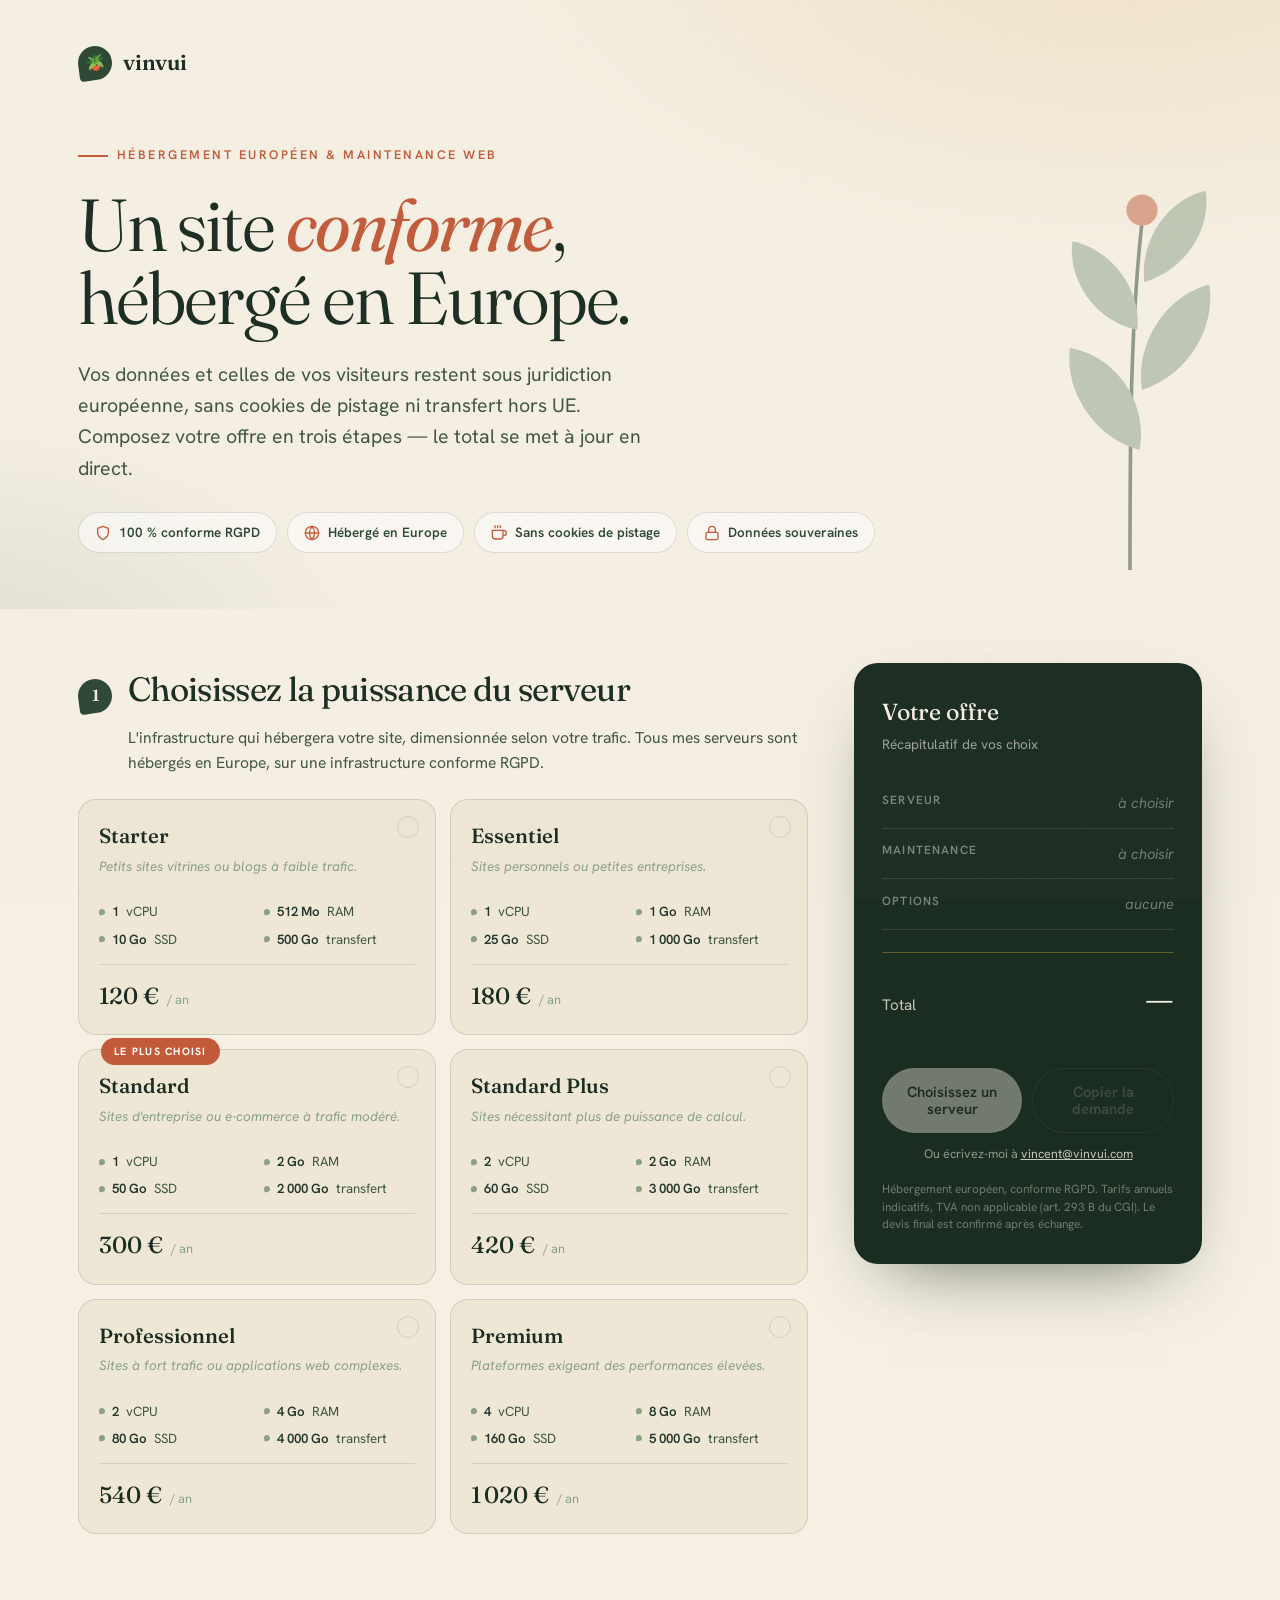
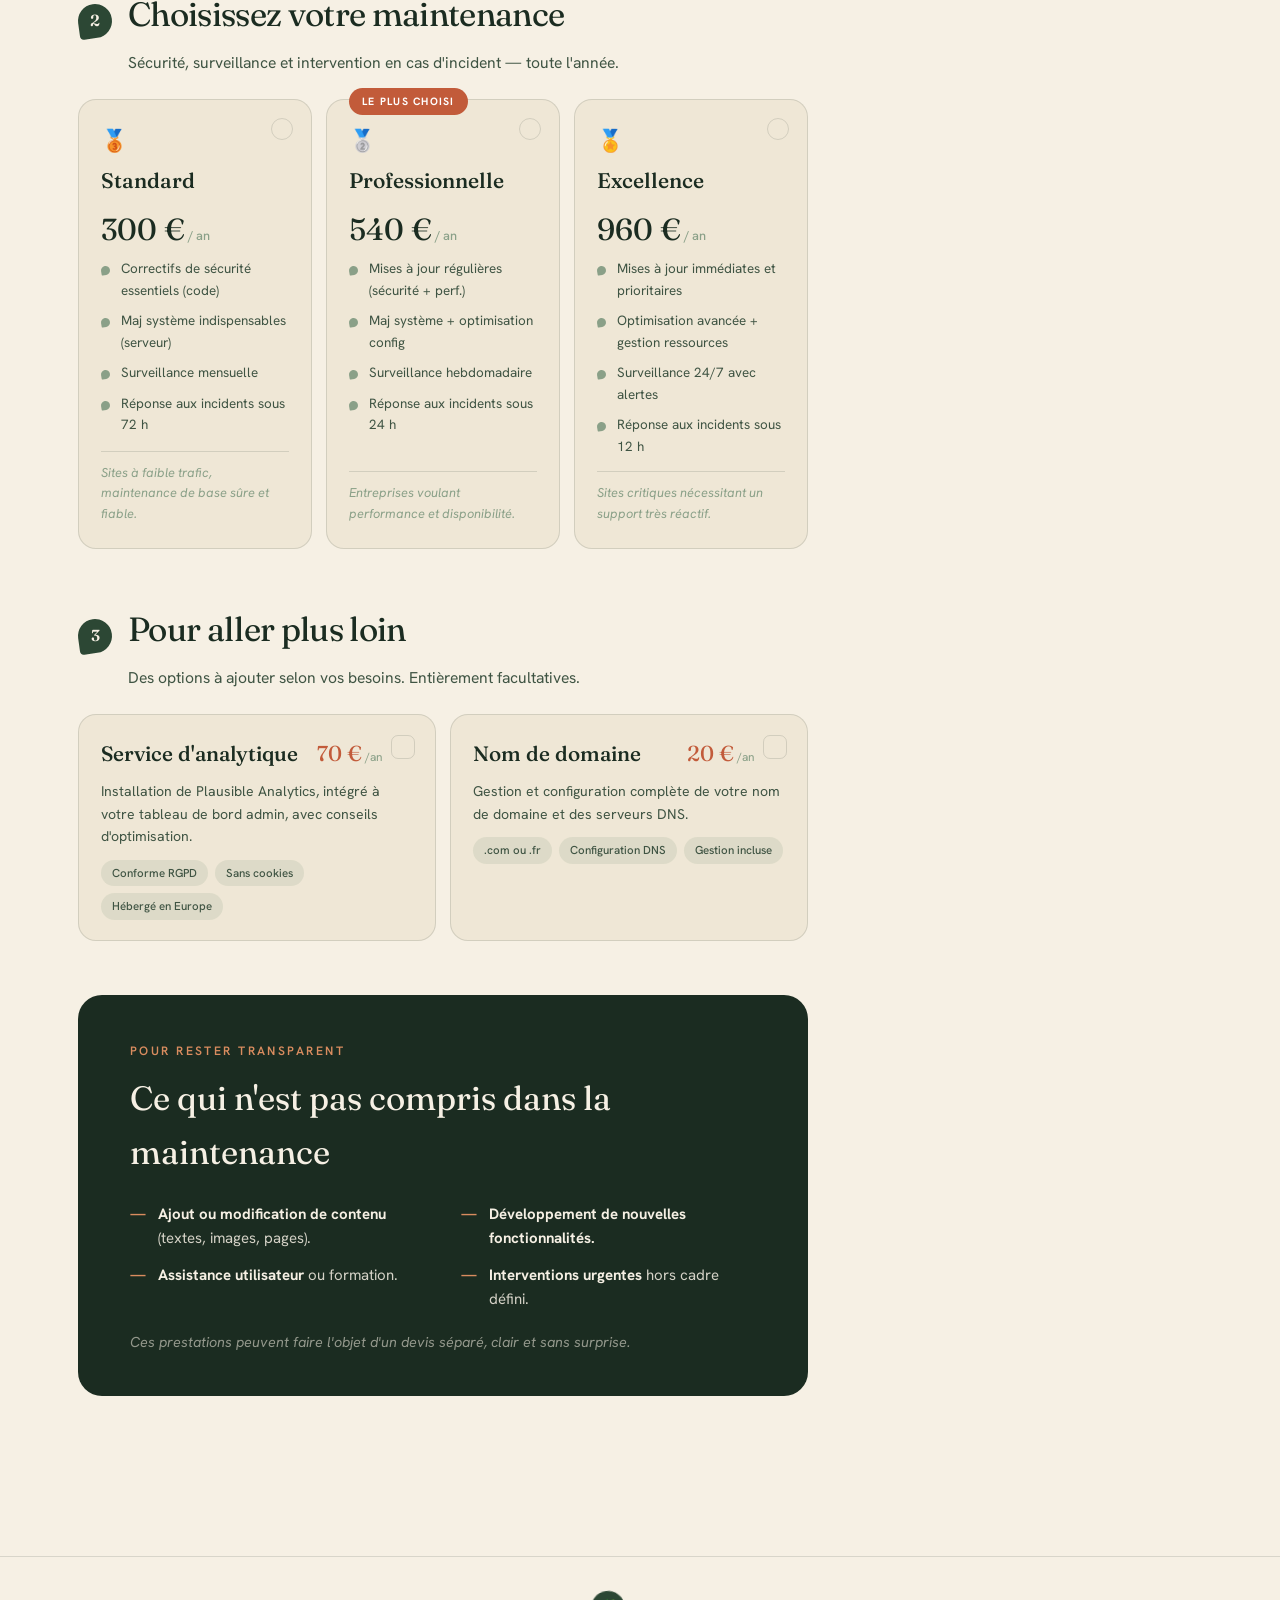
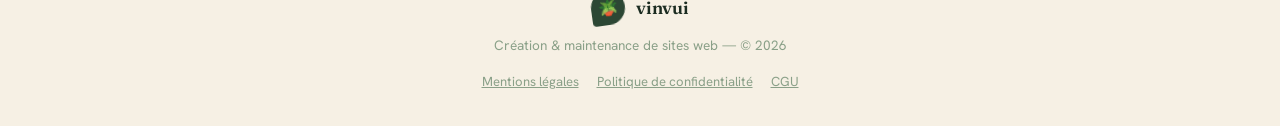
==== index.html @ 20129d93 "first commit" ====
<!DOCTYPE html>
<html lang="fr">
<head>
  <meta charset="UTF-8">
  <meta name="viewport" content="width=device-width, initial-scale=1.0">
  <meta name="description" content="Hébergement web européen et maintenance conforme RGPD. Composez votre offre en trois étapes : serveur, maintenance, options. Tarifs transparents, données souveraines, sans cookies de pistage.">
  <meta name="theme-color" content="#1b2c21">

  <title>Composez votre offre — vinvui</title>

  <link rel="icon" href="data:image/svg+xml,%3Csvg xmlns='http://www.w3.org/2000/svg' viewBox='0 0 100 100'%3E%3Crect width='100' height='100' rx='20' fill='%232c4734'/%3E%3Ctext x='50' y='72' text-anchor='middle' font-size='62'%3E%F0%9F%AA%B4%3C/text%3E%3C/svg%3E">

  <meta property="og:type" content="website">
  <meta property="og:title" content="Composez votre offre — vinvui">
  <meta property="og:description" content="Hébergement web européen et maintenance conforme RGPD. Composez votre offre en trois étapes : serveur, maintenance, options.">
  <meta property="og:locale" content="fr_FR">
  <meta name="twitter:card" content="summary">

  <link rel="preconnect" href="https://fonts.googleapis.com">
  <link rel="preconnect" href="https://fonts.gstatic.com" crossorigin>
  <link href="https://fonts.googleapis.com/css2?family=Fraunces:ital,opsz,wght@0,9..144,300..700;1,9..144,300..600&family=Hanken+Grotesk:wght@300;400;500;600;700&display=swap" rel="stylesheet">

  <link rel="stylesheet" href="styles/base.css">
  <link rel="stylesheet" href="styles/home.css">

  <script type="module" src="scripts/configurator.js"></script>
</head>
<body>

<header class="hero">
  <div class="wrap">
    <div class="topbar">
      <div class="brand"><span class="leaf">🪴</span> vinvui</div>
    </div>
    <p class="eyebrow">Hébergement européen &amp; maintenance web</p>
    <h1 class="title">Un site <em>conforme</em>, hébergé en Europe.</h1>
    <p class="lede">
      Vos données et celles de vos visiteurs restent sous juridiction européenne,
      sans cookies de pistage ni transfert hors UE. Composez votre offre en trois
      étapes — le total se met à jour en direct.
    </p>
    <div class="trust">
      <span class="trust-item">
        <svg viewBox="0 0 24 24" fill="none" stroke="currentColor" stroke-width="2" stroke-linecap="round" stroke-linejoin="round" aria-hidden="true">
          <path d="M12 22s8-4 8-10V5l-8-3-8 3v7c0 6 8 10 8 10z"/>
        </svg>
        100&nbsp;% conforme RGPD
      </span>
      <span class="trust-item">
        <svg viewBox="0 0 24 24" fill="none" stroke="currentColor" stroke-width="2" stroke-linecap="round" stroke-linejoin="round" aria-hidden="true">
          <circle cx="12" cy="12" r="10"/>
          <path d="M2 12h20M12 2a15 15 0 0 1 0 20M12 2a15 15 0 0 0 0 20"/>
        </svg>
        Hébergé en Europe
      </span>
      <span class="trust-item">
        <svg viewBox="0 0 24 24" fill="none" stroke="currentColor" stroke-width="2" stroke-linecap="round" stroke-linejoin="round" aria-hidden="true">
          <path d="M18 8h1a4 4 0 0 1 0 8h-1M2 8h16v9a4 4 0 0 1-4 4H6a4 4 0 0 1-4-4z"/>
          <line x1="6" y1="1" x2="6" y2="4"/>
          <line x1="10" y1="1" x2="10" y2="4"/>
          <line x1="14" y1="1" x2="14" y2="4"/>
        </svg>
        Sans cookies de pistage
      </span>
      <span class="trust-item">
        <svg viewBox="0 0 24 24" fill="none" stroke="currentColor" stroke-width="2" stroke-linecap="round" stroke-linejoin="round" aria-hidden="true">
          <rect x="3" y="11" width="18" height="11" rx="2"/>
          <path d="M7 11V7a5 5 0 0 1 10 0v4"/>
        </svg>
        Données souveraines
      </span>
    </div>
  </div>

  <svg class="sprig" viewBox="0 0 300 400" fill="none" xmlns="http://www.w3.org/2000/svg" aria-hidden="true">
    <path d="M150 400 C150 300 150 200 160 110" stroke="#2c4734" stroke-width="3" stroke-linecap="round"/>
    <g fill="#8aa088">
      <path d="M158 300 C120 290 95 250 100 215 C140 222 165 262 158 300Z"/>
      <path d="M160 250 C198 238 222 198 216 162 C178 172 154 213 160 250Z"/>
      <path d="M156 200 C120 192 98 158 102 126 C138 134 160 170 156 200Z"/>
      <path d="M162 160 C196 150 218 116 213 84 C179 92 158 128 162 160Z"/>
    </g>
    <circle cx="160" cy="100" r="13" fill="#c25b3a"/>
  </svg>
</header>

<noscript>
  <style>main.config, .mobi { display: none; }</style>
  <div class="wrap">
    <div class="noscript-msg">
      <h2>JavaScript requis</h2>
      <p>
        Le configurateur d'offre nécessite JavaScript. Pour recevoir un devis personnalisé,
        écrivez-moi à <a href="mailto:vincent@vinvui.com">vincent@vinvui.com</a>.
      </p>
    </div>
  </div>
</noscript>

<main class="config">
  <div class="wrap config-grid">

    <div class="steps">

      <section class="step" data-rise>
        <div class="step-head">
          <span class="step-num"><span>1</span></span>
          <h2 class="step-title">Choisissez la puissance du serveur</h2>
        </div>
        <p class="step-sub">
          L'infrastructure qui hébergera votre site, dimensionnée selon votre trafic.
          Tous mes serveurs sont hébergés en Europe, sur une infrastructure conforme RGPD.
        </p>
        <div class="servers" id="servers"></div>
      </section>

      <section class="step" data-rise>
        <div class="step-head">
          <span class="step-num"><span>2</span></span>
          <h2 class="step-title">Choisissez votre maintenance</h2>
        </div>
        <p class="step-sub">
          Sécurité, surveillance et intervention en cas d'incident — toute l'année.
        </p>
        <div class="maint" id="maint"></div>
      </section>

      <section class="step" data-rise>
        <div class="step-head">
          <span class="step-num"><span>3</span></span>
          <h2 class="step-title">Pour aller plus loin</h2>
        </div>
        <p class="step-sub">
          Des options à ajouter selon vos besoins. Entièrement facultatives.
        </p>
        <div class="opts" id="opts"></div>
      </section>

      <div class="infostrip" data-rise>
        <span class="sec-tag">Pour rester transparent</span>
        <h2>Ce qui n'est pas compris dans la maintenance</h2>
        <ul class="ex-list">
          <li><strong>Ajout ou modification de contenu</strong> (textes, images, pages).</li>
          <li><strong>Développement de nouvelles fonctionnalités.</strong></li>
          <li><strong>Assistance utilisateur</strong> ou formation.</li>
          <li><strong>Interventions urgentes</strong> hors cadre défini.</li>
        </ul>
        <p class="ex-note">
          Ces prestations peuvent faire l'objet d'un devis séparé, clair et sans surprise.
        </p>
      </div>
    </div>

    <aside>
      <div class="recap" id="recap">
        <h3>Votre offre</h3>
        <p class="r-int">Récapitulatif de vos choix</p>

        <div id="recap-lines" aria-live="polite" aria-atomic="true"></div>

        <div class="r-total">
          <span class="t-lab">Total</span>
          <span class="t-val" id="total">—</span>
        </div>
        <p class="r-month" id="month" aria-live="polite"></p>

        <div class="r-actions">
          <button class="r-btn" id="quote-btn" type="button" disabled>
            Choisissez vos options
          </button>
          <button class="r-btn r-btn-alt" id="copy-btn" type="button" disabled aria-live="polite">
            Copier la demande
          </button>
        </div>

        <p class="r-fallback">
          Ou écrivez-moi à <a href="mailto:vincent@vinvui.com">vincent@vinvui.com</a>
        </p>

        <button class="r-reset" id="reset-btn" type="button" style="display:none">
          Réinitialiser mes choix
        </button>

        <p class="r-note">
          Hébergement européen, conforme RGPD. Tarifs annuels indicatifs, TVA non applicable
          (art. 293 B du CGI). Le devis final est confirmé après échange.
        </p>
      </div>
    </aside>

  </div>
</main>

<div class="mobi">
  <div>
    <span class="m-tot" id="mobi-total">—</span>
    <small id="mobi-mo">Sélectionnez votre offre</small>
  </div>
  <a href="#recap">Voir le devis</a>
</div>

<footer>
  <div class="brand"><span class="leaf">🪴</span> vinvui</div>
  <p>Création &amp; maintenance de sites web — © <span id="y"></span></p>
  <nav class="legal-links" aria-label="Informations légales">
    <a href="mentions-legales.html">Mentions légales</a>
    <a href="confidentialite.html">Politique de confidentialité</a>
    <a href="cgu.html">CGU</a>
  </nav>
</footer>

</body>
</html>
---- styles/base.css ----
/* =============================================================
   base.css — variables, reset, primitives partagés
   ============================================================= */

:root {
  --cream:       #f6f0e4;
  --cream-2:     #efe7d6;
  --ink:         #23362b;
  --ink-soft:    #3f5443;
  --forest:      #2c4734;
  --forest-deep: #1b2c21;
  --terra:       #c25b3a;
  --terra-soft:  #d98c5f;
  --sage:        #8aa088;
  --gold:        #d9a441;
  --line:        rgba(35, 54, 43, .14);

  --serif: "Fraunces", Georgia, serif;
  --sans:  "Hanken Grotesk", -apple-system, BlinkMacSystemFont, "Segoe UI", sans-serif;
}

* {
  margin: 0;
  padding: 0;
  box-sizing: border-box;
}

html {
  scroll-behavior: smooth;
}

body {
  font-family: var(--sans);
  background: var(--cream);
  color: var(--ink);
  line-height: 1.6;
  overflow-x: hidden;
  -webkit-font-smoothing: antialiased;
}

/* texture grain subtile */
body::before {
  content: "";
  position: fixed;
  inset: 0;
  z-index: 9999;
  pointer-events: none;
  opacity: .04;
  background-image: url("data:image/svg+xml,%3Csvg xmlns='http://www.w3.org/2000/svg' width='200' height='200'%3E%3Cfilter id='n'%3E%3CfeTurbulence type='fractalNoise' baseFrequency='0.9' numOctaves='3'/%3E%3C/filter%3E%3Crect width='100%25' height='100%25' filter='url(%23n)'/%3E%3C/svg%3E");
}

a { color: inherit; }

.wrap {
  max-width: 1180px;
  margin: 0 auto;
  padding: 0 28px;
}

/* ----- brand component (utilisé en header et footer) ----- */
.brand {
  display: flex;
  align-items: center;
  gap: 11px;
  font-family: var(--serif);
  font-weight: 600;
  font-size: 1.35rem;
  letter-spacing: -.01em;
  color: var(--forest-deep);
  text-decoration: none;
}

.brand .leaf {
  width: 34px;
  height: 34px;
  display: grid;
  place-items: center;
  background: var(--forest);
  border-radius: 50% 50% 50% 4px;
  color: var(--cream);
  font-size: 1rem;
  transform: rotate(-8deg);
}

/* ----- footer partagé ----- */
footer {
  border-top: 1px solid var(--line);
  padding: 34px 0;
  text-align: center;
  color: var(--sage);
  font-size: .85rem;
  margin-top: 70px;
}

footer .brand {
  justify-content: center;
  font-size: 1.1rem;
  margin-bottom: 10px;
}

.legal-links {
  margin-top: 14px;
  display: flex;
  justify-content: center;
  flex-wrap: wrap;
  gap: 6px 18px;
  font-size: .82rem;
}

.legal-links a {
  color: var(--sage);
  text-decoration: underline;
}

.legal-links a:hover {
  color: var(--forest);
}

/* ----- accessibilité globale ----- */
@media (prefers-reduced-motion: reduce) {
  html { scroll-behavior: auto; }
  *, *::before, *::after {
    animation-duration: .001ms !important;
    animation-iteration-count: 1 !important;
    transition-duration: .001ms !important;
  }
}
---- styles/home.css ----
/* =============================================================
   home.css — styles spécifiques au configurateur (index.html)
   ============================================================= */

/* ============================================================
   HERO
   ============================================================ */
header.hero {
  position: relative;
  padding: 46px 0 56px;
  overflow: hidden;
  background:
    radial-gradient(1100px 560px at 88% -12%, rgba(217, 164, 65, .18), transparent 60%),
    radial-gradient(820px 460px at -5% 110%, rgba(138, 160, 136, .22), transparent 55%);
}

.topbar {
  display: flex;
  justify-content: space-between;
  align-items: center;
  margin-bottom: 58px;
}

.eyebrow {
  display: inline-flex;
  align-items: center;
  gap: 9px;
  font-size: .78rem;
  font-weight: 600;
  text-transform: uppercase;
  letter-spacing: .2em;
  color: var(--terra);
  margin-bottom: 22px;
}

.eyebrow::before {
  content: "";
  width: 30px;
  height: 1.5px;
  background: var(--terra);
}

h1.title {
  font-family: var(--serif);
  font-weight: 340;
  font-size: clamp(2.4rem, 6vw, 4.6rem);
  line-height: 1;
  letter-spacing: -.03em;
  max-width: 15ch;
  color: var(--forest-deep);
}

h1.title em {
  font-style: italic;
  color: var(--terra);
  font-weight: 400;
}

.lede {
  margin-top: 24px;
  font-size: clamp(1.02rem, 2vw, 1.22rem);
  max-width: 54ch;
  color: var(--ink-soft);
}

.trust {
  display: flex;
  flex-wrap: wrap;
  gap: 10px;
  margin-top: 28px;
}

.trust-item {
  display: inline-flex;
  align-items: center;
  gap: 8px;
  font-size: .84rem;
  font-weight: 600;
  color: var(--forest);
  background: rgba(255, 255, 255, .55);
  border: 1px solid var(--line);
  padding: 9px 16px;
  border-radius: 30px;
}

.trust-item svg {
  width: 16px;
  height: 16px;
  color: var(--terra);
}

.sprig {
  position: absolute;
  right: -30px;
  top: 90px;
  width: min(34vw, 360px);
  opacity: .5;
  pointer-events: none;
}

@media (max-width: 900px) {
  .sprig { display: none; }
}

/* ============================================================
   CONFIGURATEUR — layout général
   ============================================================ */
.config {
  padding: 54px 0 90px;
}

.config-grid {
  display: grid;
  grid-template-columns: 1fr 348px;
  gap: 46px;
  align-items: stretch;
}

@media (max-width: 980px) {
  .config-grid {
    grid-template-columns: 1fr;
    gap: 30px;
  }
}

.step {
  margin-bottom: 54px;
}

.step-head {
  display: flex;
  align-items: baseline;
  gap: 16px;
  margin-bottom: 8px;
}

.step-num {
  font-family: var(--serif);
  font-size: 1rem;
  font-weight: 600;
  color: var(--cream);
  background: var(--forest);
  width: 34px;
  height: 34px;
  border-radius: 50% 50% 50% 4px;
  display: grid;
  place-items: center;
  flex: none;
  transform: rotate(-8deg);
}

.step-num span {
  transform: rotate(8deg);
}

.step-title {
  font-family: var(--serif);
  font-weight: 420;
  font-size: clamp(1.5rem, 3.4vw, 2.1rem);
  letter-spacing: -.02em;
  color: var(--forest-deep);
}

.step-sub {
  color: var(--ink-soft);
  font-size: .98rem;
  margin: 0 0 24px 50px;
}

@media (max-width: 560px) {
  .step-sub { margin-left: 0; }
}

/* ============================================================
   CARTES — communs aux pick/mcard/opt
   ============================================================ */
.pick,
.mcard,
.opt {
  outline: none;
}

.pick:focus-visible,
.mcard:focus-visible,
.opt:focus-visible {
  outline: 2.5px solid var(--terra);
  outline-offset: 3px;
}

/* ============================================================
   ÉTAPE 1 — serveurs
   ============================================================ */
.servers {
  display: grid;
  grid-template-columns: repeat(2, 1fr);
  gap: 14px;
}

@media (max-width: 560px) {
  .servers { grid-template-columns: 1fr; }
}

.pick {
  position: relative;
  border: 1.5px solid var(--line);
  background: var(--cream-2);
  border-radius: 18px;
  padding: 20px 20px;
  cursor: pointer;
  transition: border-color .22s, transform .22s, box-shadow .22s;
  display: flex;
  flex-direction: column;
}

.pick:hover {
  transform: translateY(-3px);
  box-shadow: 0 18px 40px -26px rgba(27, 44, 33, .5);
}

.pick.selected {
  border-color: var(--forest);
  background: #fff;
  box-shadow: 0 18px 44px -24px rgba(44, 71, 52, .5);
}

.pick .tick {
  position: absolute;
  top: 16px;
  right: 16px;
  width: 22px;
  height: 22px;
  border-radius: 50%;
  border: 1.5px solid var(--line);
  display: grid;
  place-items: center;
  transition: .2s;
}

.pick.selected .tick {
  background: var(--forest);
  border-color: var(--forest);
}

.pick .tick::after {
  content: "";
  width: 9px;
  height: 9px;
  border-radius: 50%;
  background: #fff;
  opacity: 0;
  transform: scale(.4);
  transition: .2s;
}

.pick.selected .tick::after {
  opacity: 1;
  transform: scale(1);
}

.srv-name {
  font-family: var(--serif);
  font-size: 1.28rem;
  font-weight: 540;
  color: var(--forest-deep);
  padding-right: 30px;
}

.srv-desc {
  font-size: .84rem;
  color: var(--sage);
  font-style: italic;
  margin: 3px 0 13px;
  min-height: 2.4em;
}

.specs {
  display: grid;
  grid-template-columns: 1fr 1fr;
  gap: 6px 14px;
  margin-bottom: 14px;
}

.spec {
  display: flex;
  align-items: center;
  gap: 7px;
  font-size: .83rem;
  color: var(--ink-soft);
}

.spec b {
  color: var(--ink);
  font-weight: 600;
}

.spec .dot {
  width: 6px;
  height: 6px;
  border-radius: 50% 50% 50% 1px;
  background: var(--sage);
  flex: none;
  transform: rotate(-10deg);
}

.srv-price {
  margin-top: auto;
  display: flex;
  align-items: baseline;
  gap: 8px;
  border-top: 1px solid var(--line);
  padding-top: 12px;
}

.srv-price b {
  font-family: var(--serif);
  font-size: 1.45rem;
  font-weight: 460;
  color: var(--forest-deep);
}

.srv-price span {
  font-size: .8rem;
  color: var(--sage);
}

/* ============================================================
   ÉTAPE 2 — maintenance
   ============================================================ */
.maint {
  display: grid;
  grid-template-columns: repeat(3, 1fr);
  gap: 14px;
}

@media (max-width: 760px) {
  .maint { grid-template-columns: 1fr; }
}

.mcard {
  position: relative;
  border: 1.5px solid var(--line);
  background: var(--cream-2);
  border-radius: 18px;
  padding: 24px 22px;
  cursor: pointer;
  transition: border-color .22s, transform .22s, box-shadow .22s;
  display: flex;
  flex-direction: column;
}

.mcard:hover {
  transform: translateY(-3px);
  box-shadow: 0 18px 40px -26px rgba(27, 44, 33, .5);
}

.mcard.selected {
  border-color: var(--forest);
  background: #fff;
  box-shadow: 0 18px 44px -24px rgba(44, 71, 52, .5);
}

.mcard .tick {
  position: absolute;
  top: 18px;
  right: 18px;
  width: 22px;
  height: 22px;
  border-radius: 50%;
  border: 1.5px solid var(--line);
  display: grid;
  place-items: center;
  transition: .2s;
}

.mcard.selected .tick {
  background: var(--forest);
  border-color: var(--forest);
}

.mcard .tick::after {
  content: "";
  width: 9px;
  height: 9px;
  border-radius: 50%;
  background: #fff;
  opacity: 0;
  transform: scale(.4);
  transition: .2s;
}

.mcard.selected .tick::after {
  opacity: 1;
  transform: scale(1);
}

.badge {
  position: absolute;
  top: -12px;
  left: 22px;
  background: var(--terra);
  color: #fff;
  font-size: .66rem;
  font-weight: 700;
  letter-spacing: .12em;
  text-transform: uppercase;
  padding: 5px 13px;
  border-radius: 30px;
}

.medal {
  font-size: 1.35rem;
  margin-bottom: 5px;
}

.m-name {
  font-family: var(--serif);
  font-size: 1.32rem;
  font-weight: 520;
  color: var(--forest-deep);
}

.m-price {
  font-family: var(--serif);
  font-size: 1.9rem;
  font-weight: 440;
  color: var(--forest-deep);
  margin: 8px 0 0;
}

.m-price span {
  font-family: var(--sans);
  font-size: .8rem;
  font-weight: 500;
  color: var(--sage);
}

.m-feats {
  list-style: none;
  display: flex;
  flex-direction: column;
  gap: 9px;
  margin: 4px 0 14px;
  flex: 1;
}

.m-feats li {
  position: relative;
  padding-left: 20px;
  font-size: .84rem;
  color: var(--ink-soft);
}

.m-feats li::before {
  content: "";
  position: absolute;
  left: 0;
  top: 8px;
  width: 9px;
  height: 9px;
  border-radius: 50% 50% 50% 1px;
  background: var(--sage);
  transform: rotate(-10deg);
}

.m-ideal {
  font-size: .8rem;
  font-style: italic;
  color: var(--sage);
  border-top: 1px solid var(--line);
  padding-top: 11px;
}

/* ============================================================
   ÉTAPE 3 — options
   ============================================================ */
.opts {
  display: grid;
  grid-template-columns: repeat(2, 1fr);
  gap: 14px;
}

@media (max-width: 620px) {
  .opts { grid-template-columns: 1fr; }
}

.opt {
  position: relative;
  border: 1.5px solid var(--line);
  background: var(--cream-2);
  border-radius: 18px;
  padding: 22px 22px 20px;
  cursor: pointer;
  transition: .22s;
}

.opt:hover {
  transform: translateY(-3px);
  box-shadow: 0 18px 40px -26px rgba(27, 44, 33, .5);
}

.opt.selected {
  border-color: var(--forest);
  background: #fff;
  box-shadow: 0 18px 44px -24px rgba(44, 71, 52, .5);
}

.opt .check {
  position: absolute;
  top: 20px;
  right: 20px;
  width: 24px;
  height: 24px;
  border-radius: 7px;
  border: 1.5px solid var(--line);
  display: grid;
  place-items: center;
  transition: .2s;
  color: #fff;
  font-size: .8rem;
}

.opt.selected .check {
  background: var(--forest);
  border-color: var(--forest);
}

.opt .check svg {
  opacity: 0;
  transform: scale(.4);
  transition: .2s;
}

.opt.selected .check svg {
  opacity: 1;
  transform: scale(1);
}

.o-top {
  display: flex;
  justify-content: space-between;
  align-items: baseline;
  gap: 14px;
  padding-right: 30px;
}

.o-name {
  font-family: var(--serif);
  font-size: 1.3rem;
  font-weight: 520;
  color: var(--forest-deep);
}

.o-price {
  font-family: var(--serif);
  font-size: 1.35rem;
  font-weight: 440;
  color: var(--terra);
  white-space: nowrap;
}

.o-price span {
  font-family: var(--sans);
  font-size: .74rem;
  color: var(--sage);
}

.opt p {
  font-size: .88rem;
  color: var(--ink-soft);
  margin-top: 9px;
}

.o-tags {
  display: flex;
  flex-wrap: wrap;
  gap: 7px;
  margin-top: 12px;
}

.o-tags span {
  font-size: .72rem;
  font-weight: 500;
  background: rgba(138, 160, 136, .18);
  color: var(--ink-soft);
  padding: 4px 11px;
  border-radius: 18px;
}

/* ============================================================
   RÉCAP (sticky droite)
   ============================================================ */
.recap {
  position: sticky;
  top: 24px;
  max-height: calc(100vh - 48px);
  overflow-y: auto;
  background: var(--forest-deep);
  color: var(--cream);
  border-radius: 24px;
  padding: 30px 28px;
  box-shadow: 0 30px 70px -34px rgba(27, 44, 33, .7);
}

.recap::-webkit-scrollbar {
  width: 6px;
}

.recap::-webkit-scrollbar-thumb {
  background: rgba(246, 240, 228, .2);
  border-radius: 6px;
}

.recap h3 {
  font-family: var(--serif);
  font-weight: 440;
  font-size: 1.45rem;
  color: var(--cream);
  margin-bottom: 4px;
}

.recap .r-int {
  font-size: .85rem;
  color: rgba(246, 240, 228, .6);
  margin-bottom: 22px;
}

.r-line {
  display: flex;
  justify-content: space-between;
  gap: 12px;
  padding: 13px 0;
  border-bottom: 1px solid rgba(246, 240, 228, .13);
  font-size: .92rem;
}

.r-line .r-lab {
  color: var(--cream);
  font-weight: 500;
}

.r-line .r-lab .r-cat {
  display: block;
  font-size: .74rem;
  text-transform: uppercase;
  letter-spacing: .1em;
  color: rgba(246, 240, 228, .45);
  font-weight: 600;
  margin-bottom: 1px;
}

.r-line .r-price {
  color: var(--gold);
  font-weight: 600;
  white-space: nowrap;
}

.r-empty {
  color: rgba(246, 240, 228, .4);
  font-style: italic;
  font-weight: 400;
}

.r-total {
  display: flex;
  justify-content: space-between;
  align-items: baseline;
  margin-top: 22px;
  padding-top: 18px;
  border-top: 1.5px solid rgba(217, 164, 65, .4);
}

.r-total .t-lab {
  font-size: .95rem;
  color: rgba(246, 240, 228, .8);
}

.r-total .t-val {
  font-family: var(--serif);
  font-size: 2.2rem;
  font-weight: 480;
  color: var(--cream);
}

.r-total .t-val small {
  font-family: var(--sans);
  font-size: .82rem;
  font-weight: 500;
  color: rgba(246, 240, 228, .55);
}

.r-month {
  font-family: var(--sans);
  font-size: .82rem;
  color: rgba(246, 240, 228, .6);
  text-align: right;
  margin-top: 4px;
  min-height: 1.1em;
}

/* ----- boutons d'action récap ----- */
.r-actions {
  display: flex;
  gap: 10px;
  margin-top: 22px;
}

@media (max-width: 380px) {
  .r-actions { flex-direction: column; }
}

.r-btn {
  flex: 1;
  display: block;
  text-align: center;
  background: var(--cream);
  color: var(--forest-deep);
  font-family: var(--sans);
  font-weight: 600;
  font-size: .92rem;
  padding: 14px 10px;
  border-radius: 40px;
  border: none;
  cursor: pointer;
  text-decoration: none;
  transition: .22s;
  line-height: 1.2;
}

.r-btn:hover {
  background: #fff;
  transform: translateY(-2px);
}

.r-btn[disabled] {
  opacity: .4;
  cursor: not-allowed;
  transform: none;
  background: var(--cream);
}

.r-btn-alt {
  background: transparent;
  color: var(--cream);
  border: 1.5px solid rgba(246, 240, 228, .35);
}

.r-btn-alt:hover {
  background: rgba(246, 240, 228, .08);
  color: #fff;
  border-color: rgba(246, 240, 228, .55);
}

.r-btn-alt[disabled] {
  background: transparent;
  border-color: rgba(246, 240, 228, .18);
  color: rgba(246, 240, 228, .4);
}

.r-btn-alt.copied {
  background: var(--gold);
  color: var(--forest-deep);
  border-color: var(--gold);
}

.r-btn-alt.copied:hover {
  background: var(--gold);
  transform: none;
}

.r-fallback {
  font-size: .78rem;
  color: rgba(246, 240, 228, .55);
  text-align: center;
  margin-top: 12px;
  font-family: var(--sans);
}

.r-fallback a {
  color: rgba(246, 240, 228, .78);
  text-decoration: underline;
}

.r-reset {
  display: block;
  width: 100%;
  text-align: center;
  margin-top: 12px;
  background: none;
  border: none;
  color: rgba(246, 240, 228, .5);
  font-family: var(--sans);
  font-size: .82rem;
  cursor: pointer;
  text-decoration: underline;
}

.r-reset:hover {
  color: var(--terra-soft);
}

.r-note {
  font-size: .74rem;
  color: rgba(246, 240, 228, .4);
  margin-top: 16px;
  line-height: 1.5;
}

/* ============================================================
   BARRE MOBILE STICKY
   ============================================================ */
.mobi { display: none; }

@media (max-width: 980px) {
  .recap { position: static; }

  .mobi {
    display: flex;
    position: fixed;
    left: 0;
    right: 0;
    bottom: 0;
    z-index: 50;
    align-items: center;
    justify-content: space-between;
    gap: 14px;
    background: var(--forest-deep);
    color: var(--cream);
    padding: 14px 20px;
    box-shadow: 0 -10px 40px -16px rgba(27, 44, 33, .6);
  }

  .mobi .m-tot {
    font-family: var(--serif);
    font-size: 1.5rem;
    font-weight: 480;
  }

  .mobi .m-tot small {
    font-family: var(--sans);
    font-size: .72rem;
    color: rgba(246, 240, 228, .55);
    display: block;
    font-weight: 500;
  }

  .mobi a {
    background: var(--cream);
    color: var(--forest-deep);
    font-weight: 600;
    font-size: .9rem;
    padding: 12px 22px;
    border-radius: 30px;
    text-decoration: none;
  }

  body { padding-bottom: 80px; }
}

/* ============================================================
   BANDEAU INFO ("ce qui n'est pas compris")
   ============================================================ */
.infostrip {
  background: var(--forest-deep);
  color: var(--cream);
  border-radius: 24px;
  padding: 42px clamp(26px, 5vw, 52px);
  margin-top: 10px;
}

.infostrip .sec-tag {
  font-size: .76rem;
  font-weight: 600;
  text-transform: uppercase;
  letter-spacing: .2em;
  color: var(--terra-soft);
}

.infostrip h2 {
  font-family: var(--serif);
  font-weight: 420;
  font-size: clamp(1.5rem, 3vw, 2.1rem);
  color: var(--cream);
  margin: 10px 0 22px;
}

.ex-list {
  list-style: none;
  display: grid;
  grid-template-columns: 1fr 1fr;
  gap: 13px 36px;
}

@media (max-width: 620px) {
  .ex-list { grid-template-columns: 1fr; }
}

.ex-list li {
  position: relative;
  padding-left: 28px;
  color: rgba(246, 240, 228, .85);
  font-size: .94rem;
}

.ex-list li::before {
  content: "—";
  position: absolute;
  left: 0;
  color: var(--terra-soft);
  font-weight: 700;
}

.ex-list strong {
  color: var(--cream);
}

.ex-note {
  font-style: italic;
  color: rgba(246, 240, 228, .55);
  font-size: .9rem;
  margin-top: 20px;
}

/* ============================================================
   NOSCRIPT
   ============================================================ */
.noscript-msg {
  max-width: 680px;
  margin: 40px auto;
  padding: 30px;
  background: var(--cream-2);
  border: 1.5px solid var(--line);
  border-radius: 18px;
  text-align: center;
  color: var(--ink);
}

.noscript-msg h2 {
  font-family: var(--serif);
  color: var(--terra);
  margin-bottom: 10px;
}

/* ============================================================
   ANIMATIONS d'entrée (data-rise)
   ============================================================ */
[data-rise] {
  opacity: 0;
  transform: translateY(22px);
  transition:
    opacity .7s ease,
    transform .7s cubic-bezier(.2, .8, .2, 1);
}

[data-rise].in {
  opacity: 1;
  transform: none;
}

@media (prefers-reduced-motion: reduce) {
  [data-rise] {
    opacity: 1;
    transform: none;
  }
}
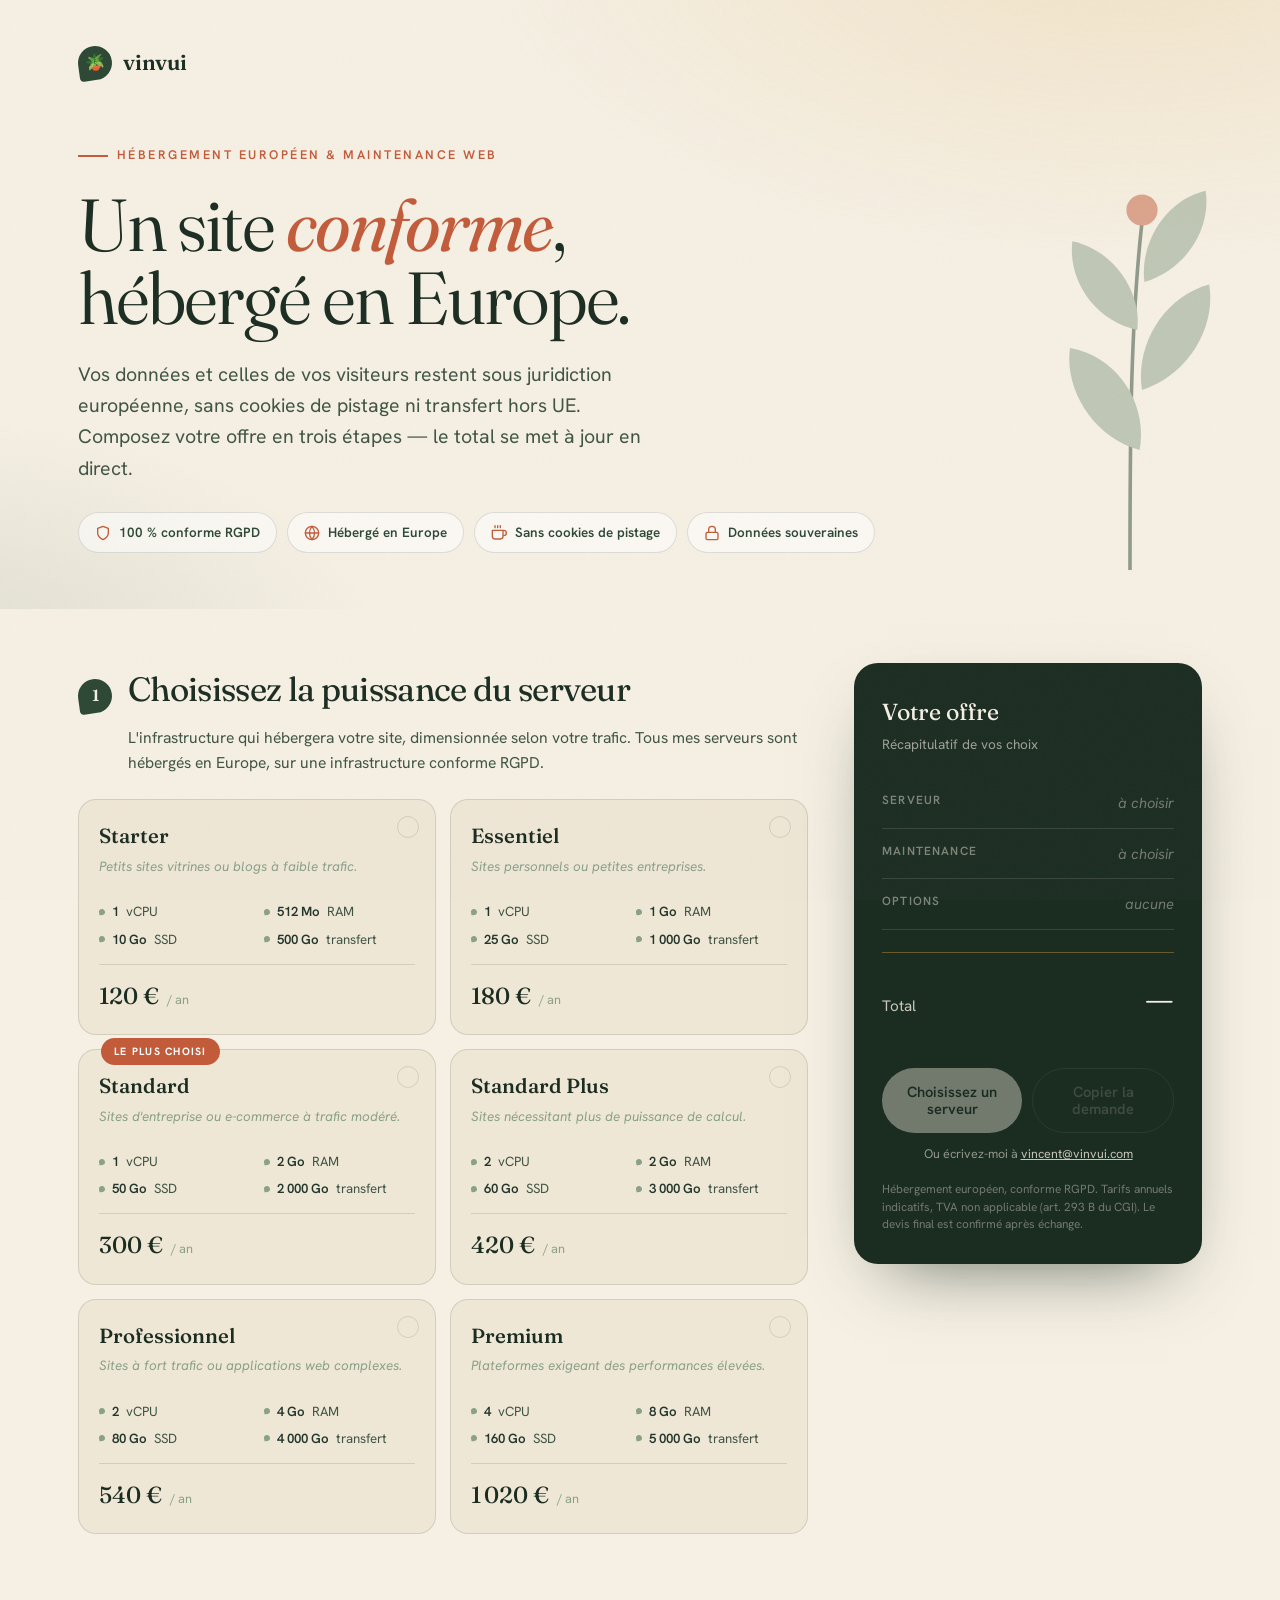
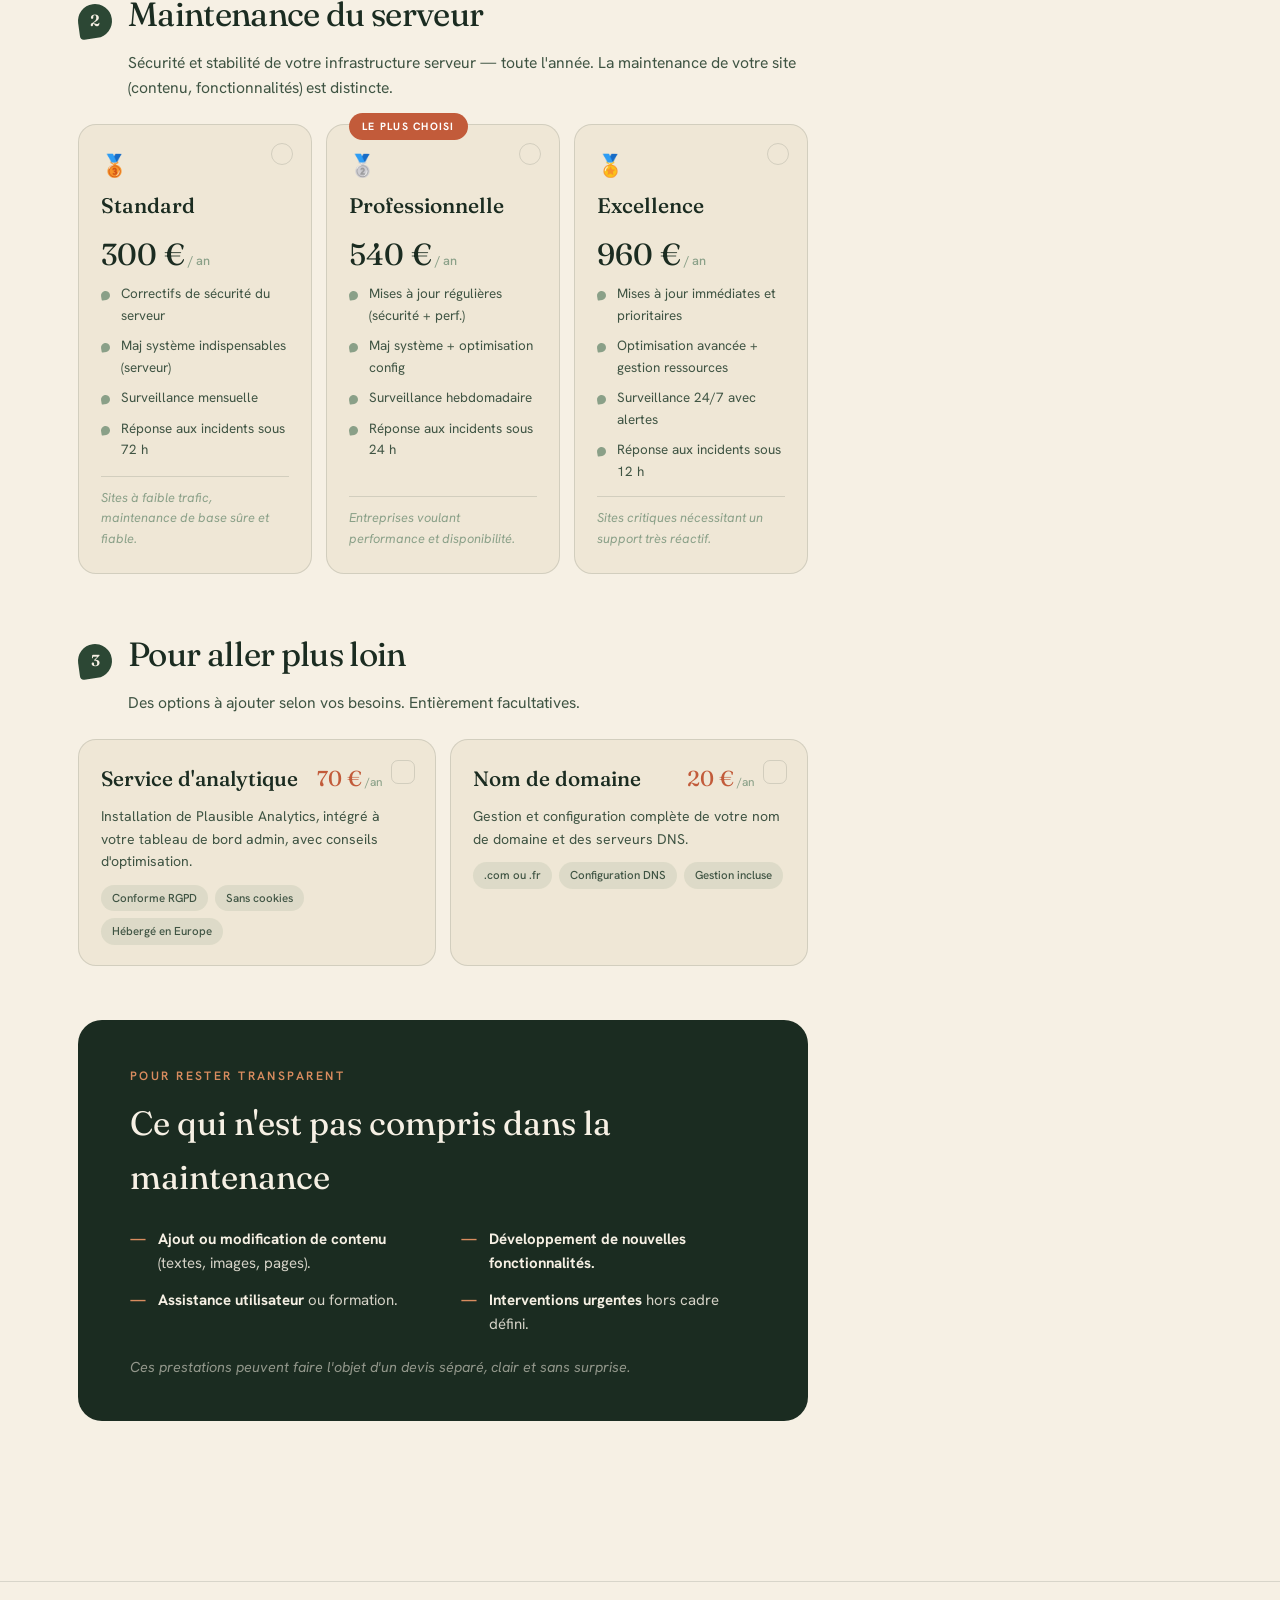
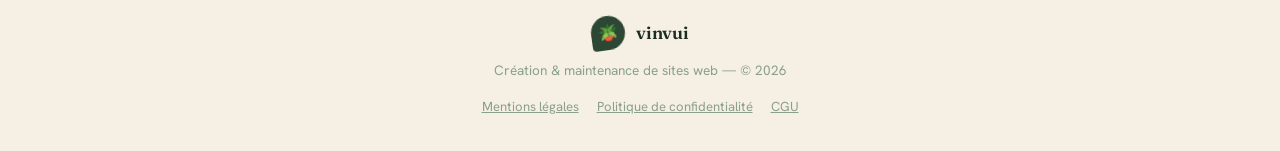
==== commit bf87b044: "Clarify that maintenance covers server infrastructure, not site content - Rename step 2 title to "Ma" ====
--- a/index.html
+++ b/index.html
@@ -117,10 +117,11 @@
       <section class="step" data-rise>
         <div class="step-head">
           <span class="step-num"><span>2</span></span>
-          <h2 class="step-title">Choisissez votre maintenance</h2>
+          <h2 class="step-title">Maintenance du serveur</h2>
         </div>
         <p class="step-sub">
-          Sécurité, surveillance et intervention en cas d'incident — toute l'année.
+          Sécurité et stabilité de votre infrastructure serveur — toute l'année.
+          La maintenance de votre site (contenu, fonctionnalités) est distincte.
         </p>
         <div class="maint" id="maint"></div>
       </section>
